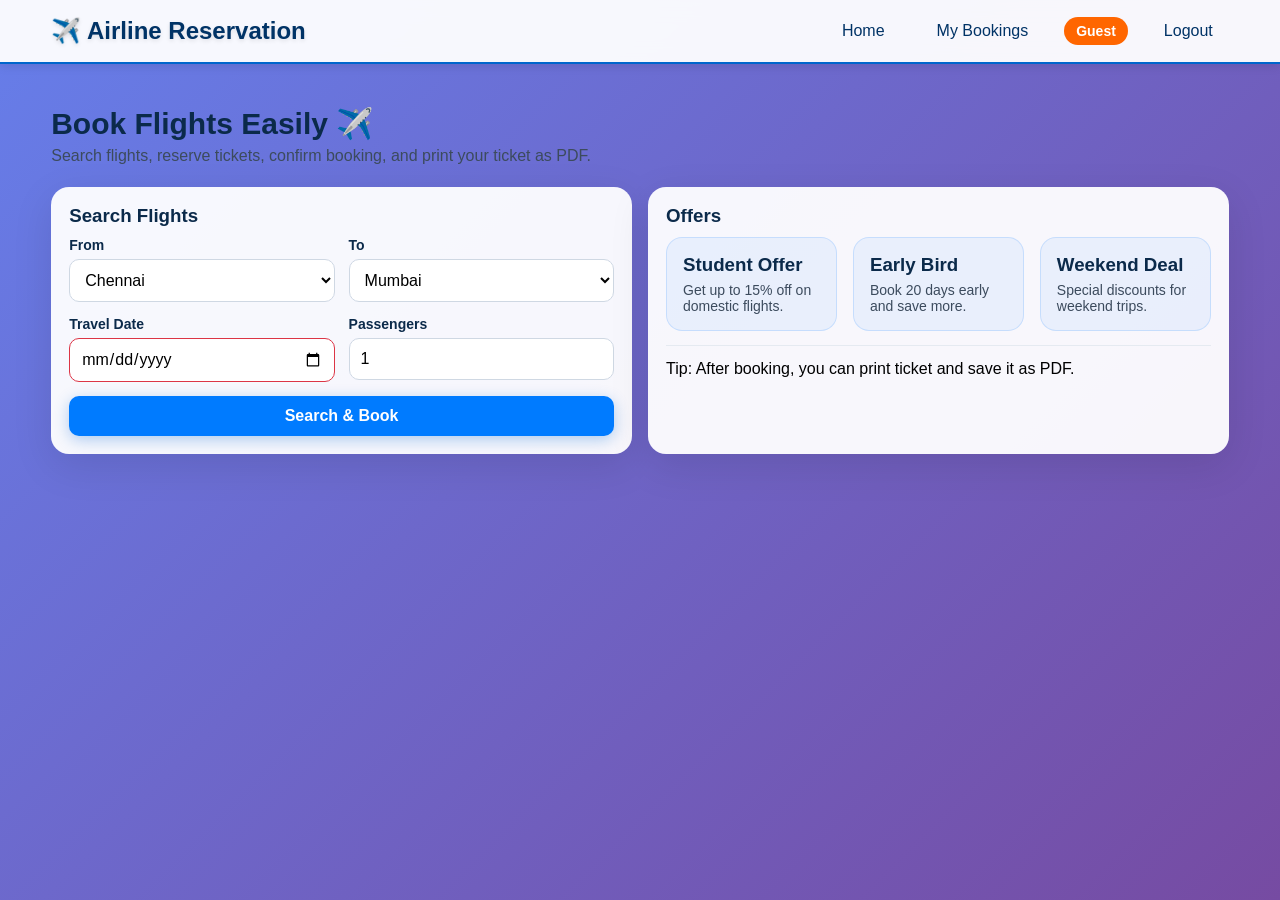
==== confirm.html @ ed1d0ab8 "GV" ====
<!DOCTYPE html>
<html lang="en">
<head>
  <meta charset="UTF-8" />
  <meta name="viewport" content="width=device-width, initial-scale=1.0" />
  <title>Confirm Ticket - Airline Reservation</title>
  <link rel="stylesheet" href="/css/reset.css">
  <link rel="stylesheet" href="/css/layout.css">
  <link rel="stylesheet" href="/css/style.css">
</head>
<body onload="setNavUser(); loadConfirm();">

  <div class="animated-bg">
    <span></span><span></span><span></span><span></span>
    <span></span><span></span><span></span><span></span>
  </div>

  <div class="navbar">
    <div class="container nav-inner">
      <div class="brand">Airline Reservation</div>
      <div class="nav-links">
        <a href="index.html">Home</a>
        <a href="mybookings.html">My Bookings</a>
        <span class="badge-user" id="navUser">Guest</span>
        <a href="#" onclick="logout()">Logout</a>
      </div>
    </div>
  </div>

  <div class="page">
    <div class="container center-box">
      <div class="form-card fade-in">
        <h2 style="color:#0b2a4a;margin-bottom:6px;">Ticket Confirmed ✅</h2>
        <p class="small-text">Print ticket and save as PDF.</p>
        <hr class="soft-line"/>

        <div class="ticket-box" id="ticketArea">
          <div class="ticket-grid">
            <div><b>Ticket ID:</b> <span id="tId"></span></div>
            <div><b>User:</b> <span id="tUser"></span></div>

            <div><b>Passenger:</b> <span id="tName"></span></div>
            <div><b>Phone:</b> <span id="tPhone"></span></div>
            <div><b>Aadhar:</b> <span id="tAadhar"></span></div>

            <div><b>Route:</b> <span id="tRoute"></span></div>
            <div><b>Date:</b> <span id="tDate"></span></div>

            <div><b>Class:</b> <span id="tClass"></span></div>
            <div><b>Passengers:</b> <span id="tSeats"></span></div>

            <div class="full"><b>Total Fare:</b> <span class="fare-big" id="tFare"></span></div>
            <div class="full"><b>Booked At:</b> <span id="tBooked"></span></div>
          </div>
        </div>

        <div class="ticket-bottom no-print" style="margin-top:18px;">
          <button class="btn-primary" onclick="printTicketPDF()">Print / Save PDF</button>
          <a class="btn-outline" href="mybookings.html">My Bookings</a>
        </div>
      </div>
    </div>
  </div>

<script src="/js/script.js"></script>
</body>
</html>
---- css/layout.css ----
.container{
  width: 92%;
  max-width: 1200px;
  margin: auto;
}

.navbar{
  position: sticky;
  top: 0;
  z-index: 20;
  background: rgba(255,255,255,0.88);
  backdrop-filter: blur(10px);
  border-bottom: 1px solid rgba(0,0,0,0.06);
}

.navbar .nav-inner{
  display:flex;
  justify-content:space-between;
  align-items:center;
  padding: 14px 0;
}

.brand{
  font-size: 20px;
  font-weight: 800;
  color:#0b2a4a;
}

.nav-links{
  display:flex;
  gap: 16px;
  align-items:center;
}

.nav-links a{
  color:#0b2a4a;
  font-weight:700;
  padding:8px 12px;
  border-radius:10px;
  transition:0.25s;
}

.nav-links a:hover{
  background: rgba(0,123,255,0.08);
}

.badge-user{
  padding: 6px 12px;
  border-radius: 999px;
  background: rgba(0,123,255,0.12);
  color:#0b2a4a;
  font-weight:800;
}

.page{
  padding: 24px 0 40px;
}
---- css/style.css ----
/* Airline Brand Colors */
:root {
  --primary-blue: #003366;
  --secondary-blue: #0066cc;
  --accent-orange: #ff6600;
  --light-gray: #f8f9fa;
  --dark-gray: #343a40;
  --success-green: #28a745;
  --warning-yellow: #ffc107;
  --danger-red: #dc3545;
}

/* Animated floating circles background */
.animated-bg {
  position: fixed;
  top: 0;
  left: 0;
  width: 100%;
  height: 100%;
  overflow: hidden;
  z-index: -1;
  background: linear-gradient(135deg, #667eea 0%, #764ba2 100%);
}

.animated-bg span {
  position: absolute;
  bottom: -150px;
  width: 40px;
  height: 40px;
  background: rgba(255, 255, 255, 0.1);
  border-radius: 50%;
  animation: rise 14s infinite ease-in;
}

.animated-bg span:nth-child(1) { left: 5%;  width: 60px; height: 60px; animation-duration: 12s; }
.animated-bg span:nth-child(2) { left: 15%; width: 30px; height: 30px; animation-duration: 10s; }
.animated-bg span:nth-child(3) { left: 25%; width: 90px; height: 90px; animation-duration: 16s; }
.animated-bg span:nth-child(4) { left: 35%; width: 45px; height: 45px; animation-duration: 14s; }
.animated-bg span:nth-child(5) { left: 50%; width: 70px; height: 70px; animation-duration: 18s; }
.animated-bg span:nth-child(6) { left: 65%; width: 35px; height: 35px; animation-duration: 11s; }
.animated-bg span:nth-child(7) { left: 80%; width: 110px; height: 110px; animation-duration: 20s; }
.animated-bg span:nth-child(8) { left: 92%; width: 55px; height: 55px; animation-duration: 13s; }

@keyframes rise {
  0%   { transform: translateY(0) scale(1); opacity: 0.1; }
  50%  { opacity: 0.3; }
  100% { transform: translateY(-1200px) scale(1.3); opacity: 0; }
}

/* Airline Branding */
.brand {
  font-size: 24px;
  font-weight: bold;
  color: var(--primary-blue);
  text-shadow: 0 2px 4px rgba(0,0,0,0.1);
}

.brand::before {
  content: "✈️ ";
}

/* Enhanced Navbar */
.navbar {
  background: rgba(255, 255, 255, 0.95);
  backdrop-filter: blur(10px);
  border-bottom: 2px solid var(--secondary-blue);
  box-shadow: 0 2px 10px rgba(0,0,0,0.1);
}

.nav-links {
  display: flex;
  gap: 20px;
  align-items: center;
}

.nav-links a {
  color: var(--primary-blue);
  text-decoration: none;
  font-weight: 500;
  padding: 8px 16px;
  border-radius: 6px;
  transition: all 0.3s ease;
}

.nav-links a:hover {
  background: var(--secondary-blue);
  color: white;
}

.badge-user {
  background: var(--accent-orange);
  color: white;
  padding: 6px 12px;
  border-radius: 20px;
  font-size: 14px;
  font-weight: bold;
}

/* Form + UI Enhancements */
.center-box {
  display: flex;
  justify-content: center;
  min-height: 80vh;
  align-items: center;
}

.form-card {
  width: 90%;
  max-width: 1000px;
  background: rgba(255, 255, 255, 0.98);
  padding: 32px;
  border-radius: 16px;
  box-shadow: 0 20px 60px rgba(0, 0, 0, 0.15);
  border: 1px solid rgba(255, 255, 255, 0.2);
  backdrop-filter: blur(10px);
}

.form-card h2 {
  color: var(--primary-blue);
  font-size: 28px;
  margin-bottom: 8px;
  text-align: center;
}

.auth-card h2 {
  color: var(--primary-blue);
  font-size: 24px;
  margin-bottom: 8px;
  text-align: center;
}

.form-label {
  display: block;
  margin-bottom: 6px;
  font-weight: 600;
  color: var(--dark-gray);
  font-size: 14px;
}

.form-control {
  width: 100%;
  padding: 12px 16px;
  border: 2px solid #e1e5e9;
  border-radius: 8px;
  font-size: 16px;
  transition: all 0.3s ease;
  background: white;
}

.form-control:focus {
  outline: none;
  border-color: var(--secondary-blue);
  box-shadow: 0 0 0 3px rgba(0, 102, 204, 0.1);
}

.form-control:invalid {
  border-color: var(--danger-red);
}

/* Button Styles */
.btn-primary {
  background: linear-gradient(135deg, var(--secondary-blue), var(--primary-blue));
  color: white;
  border: none;
  padding: 14px 28px;
  border-radius: 8px;
  font-size: 16px;
  font-weight: 600;
  cursor: pointer;
  transition: all 0.3s ease;
  box-shadow: 0 4px 15px rgba(0, 102, 204, 0.3);
}

.btn-primary:hover {
  transform: translateY(-2px);
  box-shadow: 0 6px 20px rgba(0, 102, 204, 0.4);
}

.btn-outline {
  background: transparent;
  color: var(--primary-blue);
  border: 2px solid var(--primary-blue);
  padding: 12px 24px;
  border-radius: 8px;
  font-size: 16px;
  font-weight: 600;
  cursor: pointer;
  transition: all 0.3s ease;
}

.btn-outline:hover {
  background: var(--primary-blue);
  color: white;
  transform: translateY(-1px);
}

/* Ticket Styling */
.ticket-box {
  background: linear-gradient(135deg, #f8f9fa, #e9ecef);
  border: 2px solid var(--secondary-blue);
  border-radius: 12px;
  padding: 20px;
  margin: 10px 0;
  position: relative;
  overflow: hidden;
}

.ticket-box::before {
  content: "";
  position: absolute;
  top: 50%;
  left: -20px;
  width: 40px;
  height: 40px;
  background: white;
  border-radius: 50%;
  transform: translateY(-50%);
  border: 2px solid var(--secondary-blue);
}

.ticket-box::after {
  content: "";
  position: absolute;
  top: 50%;
  right: -20px;
  width: 40px;
  height: 40px;
  background: white;
  border-radius: 50%;
  transform: translateY(-50%);
  border: 2px solid var(--secondary-blue);
}

.ticket-grid {
  display: grid;
  grid-template-columns: repeat(auto-fit, minmax(200px, 1fr));
  gap: 12px;
  margin-bottom: 16px;
}

.ticket-bottom {
  display: flex;
  gap: 12px;
  justify-content: flex-end;
  margin-top: 16px;
}

/* Price Box */
.price-box {
  background: linear-gradient(135deg, var(--primary-blue), var(--secondary-blue));
  color: white;
  padding: 20px;
  border-radius: 12px;
  display: flex;
  justify-content: space-between;
  align-items: center;
  margin: 20px 0;
}

.fare-big {
  font-size: 28px;
  font-weight: bold;
  color: var(--accent-orange);
}

/* Status Indicators */
.status-confirmed {
  background: var(--success-green);
  color: white;
  padding: 4px 8px;
  border-radius: 4px;
  font-size: 12px;
  font-weight: bold;
}

.status-pending {
  background: var(--warning-yellow);
  color: black;
  padding: 4px 8px;
  border-radius: 4px;
  font-size: 12px;
  font-weight: bold;
}

/* Flight Cards */
.flight-card {
  background: white;
  border: 2px solid #e1e5e9;
  border-radius: 12px;
  padding: 20px;
  margin-bottom: 16px;
  transition: all 0.3s ease;
  box-shadow: 0 2px 8px rgba(0,0,0,0.1);
}

.flight-card:hover {
  border-color: var(--secondary-blue);
  box-shadow: 0 4px 16px rgba(0,0,0,0.15);
  transform: translateY(-2px);
}

.flight-header {
  display: flex;
  justify-content: space-between;
  align-items: center;
  margin-bottom: 12px;
}

.airline-info h4 {
  margin: 0;
  color: var(--primary-blue);
  font-size: 18px;
}

.flight-class {
  background: var(--accent-orange);
  color: white;
  padding: 2px 8px;
  border-radius: 4px;
  font-size: 12px;
  font-weight: bold;
}

.flight-times {
  display: flex;
  align-items: center;
  gap: 20px;
  text-align: center;
}

.flight-times .time {
  font-size: 18px;
  font-weight: bold;
  color: var(--dark-gray);
}

.flight-times .duration {
  color: #6c757d;
  font-size: 14px;
  padding: 4px 8px;
  background: #f8f9fa;
  border-radius: 4px;
}

.flight-route {
  display: flex;
  justify-content: space-between;
  align-items: center;
  margin-bottom: 16px;
  padding: 8px 0;
  border-top: 1px solid #e1e5e9;
  border-bottom: 1px solid #e1e5e9;
}

.flight-route span:first-child {
  font-weight: bold;
  color: var(--primary-blue);
}

.date {
  color: #6c757d;
  font-size: 14px;
}

.flight-footer {
  display: flex;
  justify-content: space-between;
  align-items: center;
}

.flight-footer .price {
  font-size: 20px;
  font-weight: bold;
  color: var(--primary-blue);
}

.flight-footer small {
  color: #6c757d;
  font-size: 14px;
}

.form-grid {
  display: grid;
  grid-template-columns: 1fr 1fr;
  gap: 14px;
}

.form-grid .full {
  grid-column: 1 / -1;
}

.form-label {
  display: block;
  font-weight: bold;
  margin-bottom: 6px;
  color:#0b2a4a;
}

.form-control {
  width: 100%;
  padding: 11px;
  border: 1px solid #cfd8e3;
  border-radius: 10px;
  outline: none;
  transition: 0.25s;
}

.form-control:focus {
  border-color: #007bff;
  box-shadow: 0 0 0 3px rgba(0, 123, 255, 0.2);
}

.btn-primary {
  background: #007bff;
  border: none;
  color: white;
  padding: 11px 18px;
  border-radius: 10px;
  cursor: pointer;
  font-weight: bold;
  transition: 0.25s;
}

.btn-primary:hover {
  transform: translateY(-2px);
  box-shadow: 0 10px 22px rgba(0, 123, 255, 0.25);
}

.btn-outline {
  display: inline-block;
  padding: 11px 18px;
  border-radius: 10px;
  border: 1px solid #007bff;
  color: #007bff;
  font-weight: bold;
  background: transparent;
  cursor: pointer;
  text-decoration: none;
  transition: 0.25s;
}

.btn-outline:hover {
  background: rgba(0, 123, 255, 0.08);
}

.soft-line {
  border: none;
  border-top: 1px solid #e5eaf1;
  margin: 14px 0;
}

.price-box {
  display: flex;
  justify-content: space-between;
  align-items: center;
  padding: 12px 14px;
  border: 1px dashed #007bff;
  border-radius: 12px;
  background: rgba(0, 123, 255, 0.05);
}

.ticket-box {
  border: 1px solid #dfe7f2;
  border-radius: 14px;
  padding: 18px;
  background: rgba(255, 255, 255, 0.95);
}

.ticket-grid {
  display: grid;
  grid-template-columns: 1fr 1fr;
  gap: 10px;
}

.ticket-bottom {
  display: flex;
  justify-content: space-between;
  align-items: center;
  gap: 12px;
  flex-wrap: wrap;
}

.fare-big {
  font-size: 20px;
  font-weight: bold;
  color: #007bff;
}

.ticket-id {
  font-weight: bold;
  color: #222;
  letter-spacing: 1px;
}

/* Login split page */
.auth-wrap{
  min-height: 100vh;
  display: grid;
  grid-template-columns: 1.2fr 1fr;
}

.auth-left{
  position: relative;
  overflow: hidden;
}

.auth-left img{
  width: 100%;
  height: 100%;
  object-fit: cover;
  display:block;
}

.auth-left::after{
  content:"";
  position:absolute;
  inset:0;
  background: linear-gradient(to bottom, rgba(0,0,0,0.05), rgba(0,0,0,0.35));
}

.auth-right{
  display:flex;
  justify-content:center;
  align-items:center;
  padding: 22px;
}

.auth-card{
  width: 100%;
  max-width: 430px;
  background: rgba(255,255,255,0.95);
  border-radius: 18px;
  padding: 26px;
  box-shadow: 0 18px 55px rgba(0,0,0,0.12);
  animation: fadeIn 0.7s ease-in-out;
}

.auth-title{
  font-size: 26px;
  font-weight: 900;
  color:#0b2a4a;
  margin-bottom: 6px;
}

.auth-sub{
  color:#3c4b5d;
  margin-bottom: 16px;
  font-size: 14px;
}

/* Home page cards */
.hero{
  padding: 18px 0 6px;
}

.hero h1{
  font-size: 30px;
  color:#0b2a4a;
  margin-bottom: 6px;
}

.hero p{
  color:#3c4b5d;
}

.card{
  background: rgba(255,255,255,0.95);
  border-radius: 18px;
  padding: 18px;
  box-shadow: 0 12px 40px rgba(0,0,0,0.10);
}

.grid-2{
  display:grid;
  grid-template-columns: 1fr 1fr;
  gap: 16px;
}

.grid-3{
  display:grid;
  grid-template-columns: repeat(3, 1fr);
  gap: 16px;
}

.offer{
  border: 1px solid rgba(0,123,255,0.15);
  background: rgba(0,123,255,0.06);
  border-radius: 16px;
  padding: 16px;
}

.offer h3{
  color:#0b2a4a;
  margin-bottom: 6px;
}

.offer p{
  color:#3c4b5d;
  font-size: 14px;
}

/* Print ticket as PDF */
@media print{
  body{ background:#fff !important; }
  .navbar, .animated-bg, .no-print{ display:none !important; }
  .ticket-box{ box-shadow:none !important; border:1px solid #999 !important; }
}
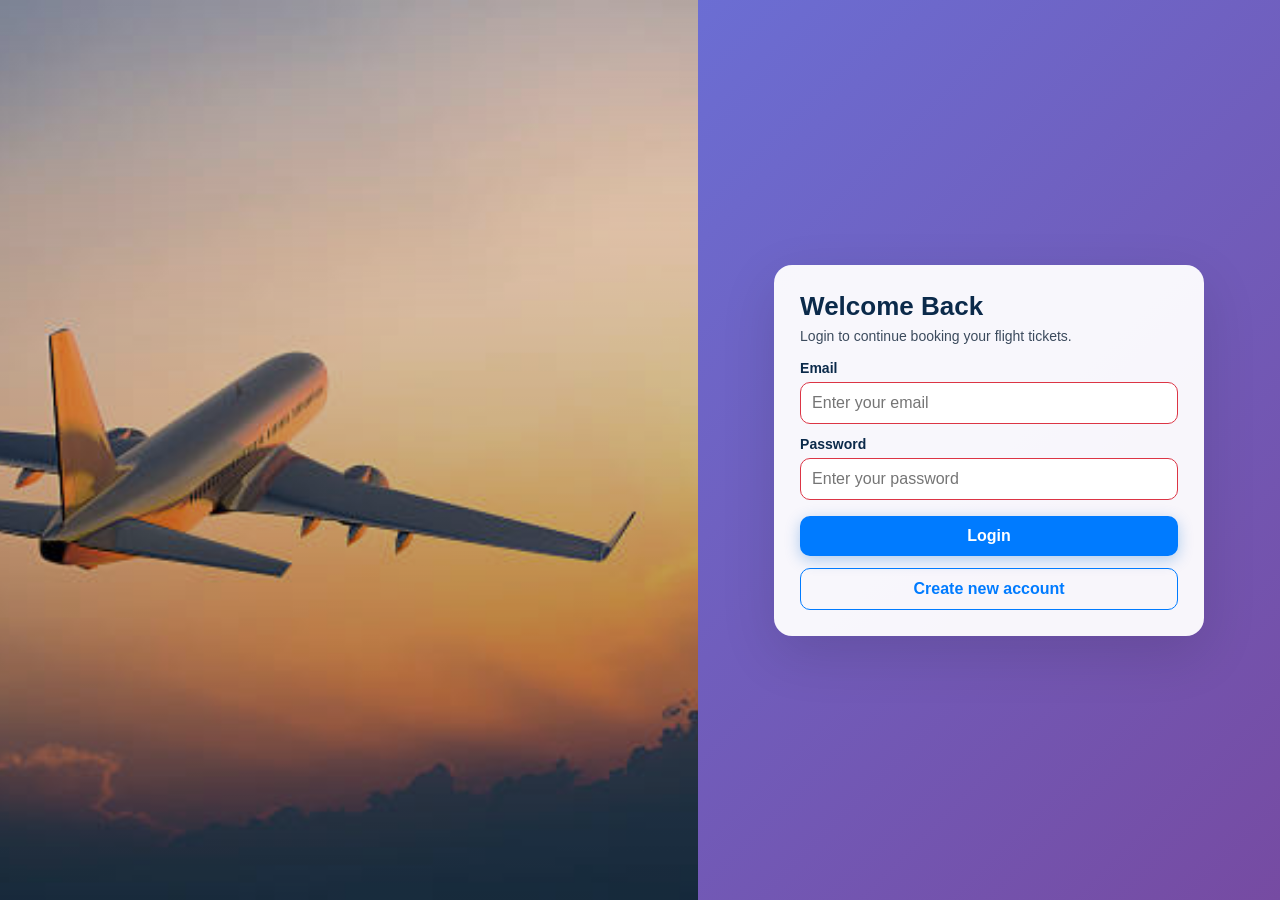
==== commit 9f74d1eb: "k" ====
--- a/confirm.html
+++ b/confirm.html
@@ -39,15 +39,13 @@
             <div><b>Ticket ID:</b> <span id="tId"></span></div>
             <div><b>User:</b> <span id="tUser"></span></div>
 
-            <div><b>Passenger:</b> <span id="tName"></span></div>
-            <div><b>Phone:</b> <span id="tPhone"></span></div>
-            <div><b>Aadhar:</b> <span id="tAadhar"></span></div>
+            <div class="full"><b>Passengers:</b></div>
+            <div class="full" id="tPassengers"></div>
 
             <div><b>Route:</b> <span id="tRoute"></span></div>
             <div><b>Date:</b> <span id="tDate"></span></div>
 
             <div><b>Class:</b> <span id="tClass"></span></div>
-            <div><b>Passengers:</b> <span id="tSeats"></span></div>
 
             <div class="full"><b>Total Fare:</b> <span class="fare-big" id="tFare"></span></div>
             <div class="full"><b>Booked At:</b> <span id="tBooked"></span></div>
